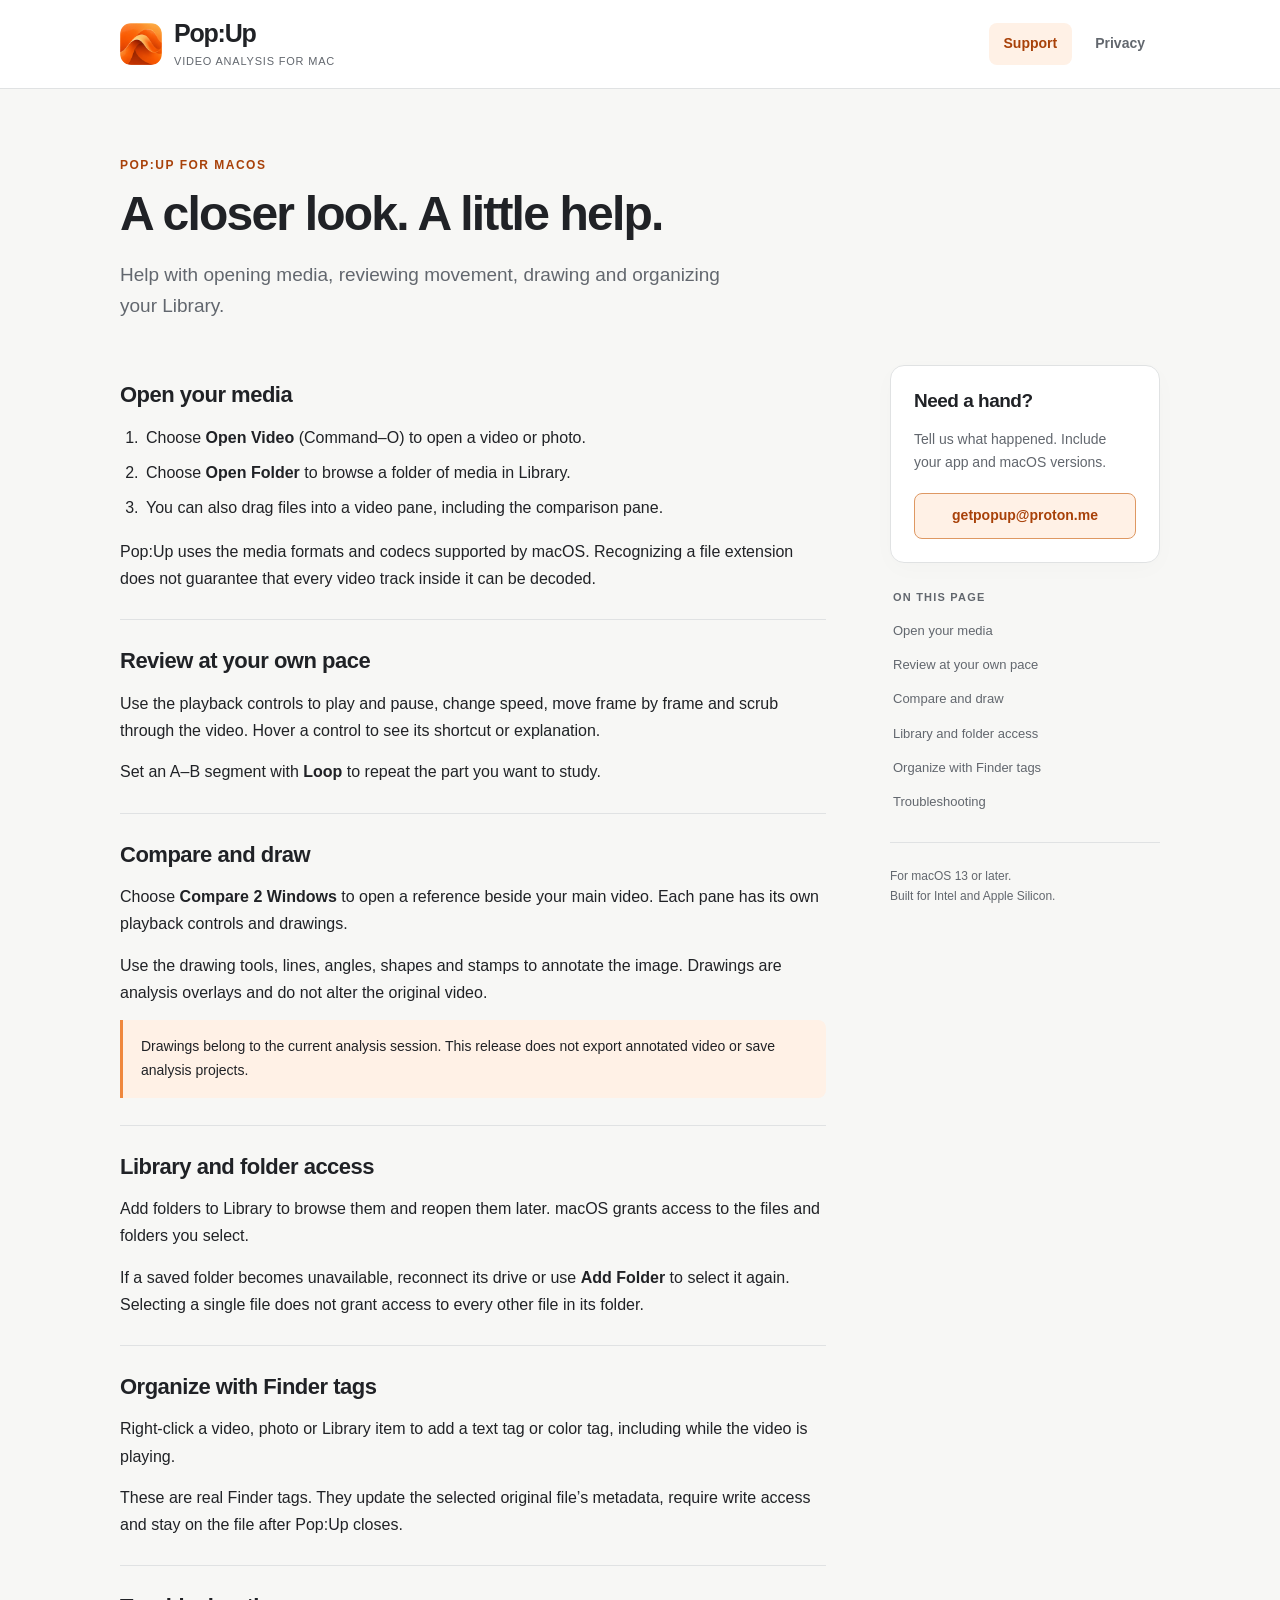
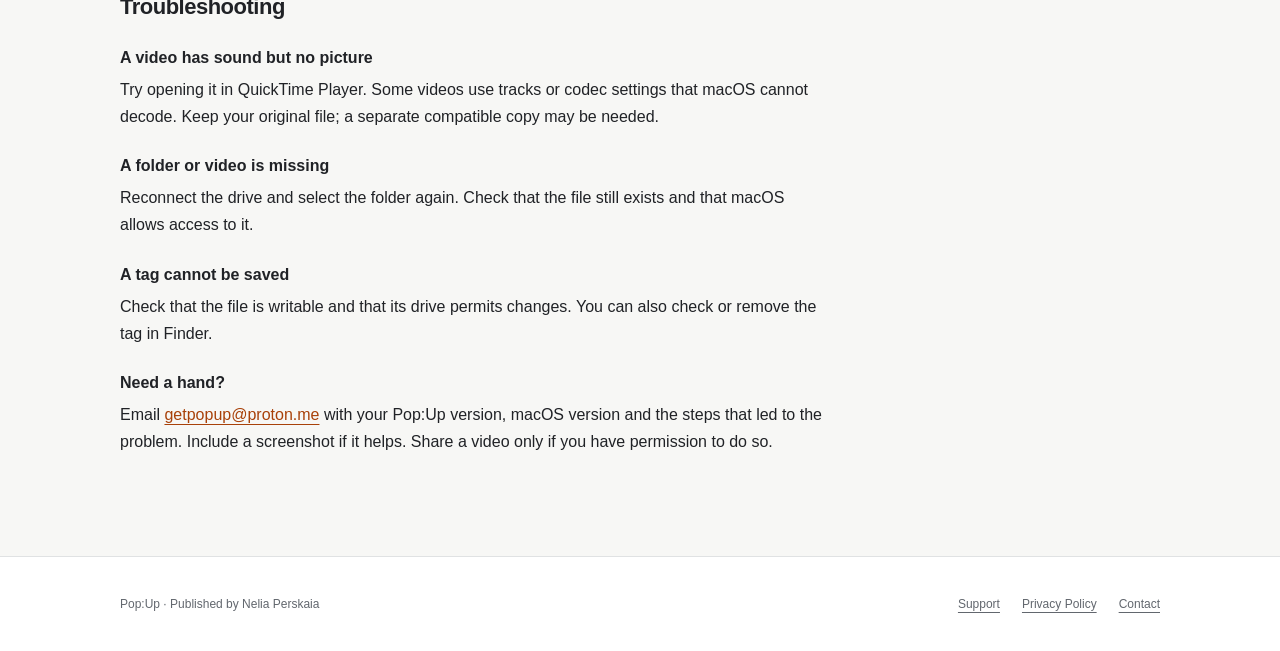
==== index.html @ 53112a45 "Add Pop:Up support page" ====
<!doctype html>
<html lang="en">
<head>
  <meta charset="utf-8">
  <meta name="viewport" content="width=device-width, initial-scale=1">
  <title>Support · Pop:Up</title>
  <meta name="description" content="Help with opening media, reviewing movement, drawing and organizing your Library.">
  <meta name="theme-color" content="#f7f7f5">
  <link rel="canonical" href="https://popupteam.github.io/popup/">
  <link rel="icon" type="image/png" href="[data-uri]">
  <link rel="stylesheet" href="style.css">
  <meta property="og:title" content="Support · Pop:Up">
  <meta property="og:description" content="Help with opening media, reviewing movement, drawing and organizing your Library.">
  <meta property="og:type" content="website">
  <meta property="og:url" content="https://popupteam.github.io/popup/">

</head>
<body>
  <a class="skip" href="#main">Skip to content</a>
  <header><div class="wrap header-inner">
    <a class="brand" href="./" aria-label="Pop:Up support home"><img src="[data-uri]" alt="" width="42" height="42"><span><span class="wordmark">Pop:Up</span><span class="platform">Video analysis for Mac</span></span></a>
    <nav aria-label="Main navigation"><a href="./" aria-current="page">Support</a><a href="privacy.html">Privacy</a></nav>
  </div></header>
  <main id="main" class="wrap">
    <div class="intro"><p class="eyebrow">Pop:Up for macOS</p><h1>A closer look. A little help.</h1><p class="lead">Help with opening media, reviewing movement, drawing and organizing your Library.</p></div>
    <div class="layout">
      <article aria-label="Support"><section id="getting-started"><h2>Open your media</h2><ol><li>Choose <strong>Open Video</strong> (Command–O) to open a video or photo.</li><li>Choose <strong>Open Folder</strong> to browse a folder of media in Library.</li><li>You can also drag files into a video pane, including the comparison pane.</li></ol><p>Pop:Up uses the media formats and codecs supported by macOS. Recognizing a file extension does not guarantee that every video track inside it can be decoded.</p></section>
<section id="playback"><h2>Review at your own pace</h2><p>Use the playback controls to play and pause, change speed, move frame by frame and scrub through the video. Hover a control to see its shortcut or explanation.</p><p>Set an A–B segment with <strong>Loop</strong> to repeat the part you want to study.</p></section>
<section id="compare-and-draw"><h2>Compare and draw</h2><p>Choose <strong>Compare 2 Windows</strong> to open a reference beside your main video. Each pane has its own playback controls and drawings.</p><p>Use the drawing tools, lines, angles, shapes and stamps to annotate the image. Drawings are analysis overlays and do not alter the original video.</p><p class="notice">Drawings belong to the current analysis session. This release does not export annotated video or save analysis projects.</p></section>
<section id="library"><h2>Library and folder access</h2><p>Add folders to Library to browse them and reopen them later. macOS grants access to the files and folders you select.</p><p>If a saved folder becomes unavailable, reconnect its drive or use <strong>Add Folder</strong> to select it again. Selecting a single file does not grant access to every other file in its folder.</p></section>
<section id="finder-tags"><h2>Organize with Finder tags</h2><p>Right-click a video, photo or Library item to add a text tag or color tag, including while the video is playing.</p><p>These are real Finder tags. They update the selected original file’s metadata, require write access and stay on the file after Pop:Up closes.</p></section>
<section id="troubleshooting"><h2>Troubleshooting</h2><h3>A video has sound but no picture</h3><p>Try opening it in QuickTime Player. Some videos use tracks or codec settings that macOS cannot decode. Keep your original file; a separate compatible copy may be needed.</p><h3>A folder or video is missing</h3><p>Reconnect the drive and select the folder again. Check that the file still exists and that macOS allows access to it.</p><h3>A tag cannot be saved</h3><p>Check that the file is writable and that its drive permits changes. You can also check or remove the tag in Finder.</p><h3>Need a hand?</h3><p>Email <a href="mailto:getpopup@proton.me?subject=Pop%3AUp%20support">getpopup@proton.me</a> with your Pop:Up version, macOS version and the steps that led to the problem. Include a screenshot if it helps. Share a video only if you have permission to do so.</p></section></article>
      <aside class="side" aria-label="Contact and page contents">
        <div class="contact-card"><div><h2>Need a hand?</h2><p>Tell us what happened. Include your app and macOS versions.</p></div><a class="email-button" href="mailto:getpopup@proton.me?subject=Pop%3AUp%20support">getpopup@proton.me</a></div>
        <div class="contents"><h2>On this page</h2><ul><li><a href="#getting-started">Open your media</a></li><li><a href="#playback">Review at your own pace</a></li><li><a href="#compare-and-draw">Compare and draw</a></li><li><a href="#library">Library and folder access</a></li><li><a href="#finder-tags">Organize with Finder tags</a></li><li><a href="#troubleshooting">Troubleshooting</a></li></ul></div>
        <p class="compatibility">For macOS 13 or later.<br>Built for Intel and Apple Silicon.</p>
      </aside>
    </div>
  </main>
  <footer><div class="wrap footer-inner"><p>Pop:Up · Published by Nelia Perskaia</p><div class="footer-links"><a href="./">Support</a><a href="privacy.html">Privacy Policy</a><a href="mailto:getpopup@proton.me">Contact</a></div></div></footer>
</body>
</html>
---- style.css ----
:root{color-scheme:light;--bg:#f7f7f5;--paper:#fff;--ink:#202226;--muted:#62676e;--line:#e0e2e3;--accent:#a84109;--soft:#fff1e6;--focus:#135fc1;font-family:-apple-system,BlinkMacSystemFont,"Segoe UI",sans-serif}
*{box-sizing:border-box}
html{scroll-behavior:smooth;scroll-padding-top:110px}
body{margin:0;background:var(--bg);color:var(--ink);font-size:16px;line-height:1.7;-webkit-font-smoothing:antialiased}
a{color:var(--accent);text-underline-offset:4px}
a:hover{text-decoration-thickness:2px}
a:focus-visible,summary:focus-visible{outline:3px solid var(--focus);outline-offset:5px;border-radius:3px}
.skip{position:fixed;left:20px;top:-70px;background:var(--paper);padding:10px 16px;z-index:20}
.skip:focus{top:12px}
.wrap{width:min(1040px,calc(100% - 48px));margin-inline:auto}
header{background:var(--paper);border-bottom:1px solid var(--line)}
.header-inner{min-height:88px;display:flex;align-items:center;justify-content:space-between;gap:24px}
.brand{display:flex;align-items:center;gap:12px;text-decoration:none;color:var(--ink)}
.brand img{width:42px;height:42px;border-radius:11px}
.wordmark{font-weight:750;letter-spacing:-1.2px;font-size:25px;line-height:1.1}
.platform{display:block;margin-top:5px;font-size:11px;line-height:1.2;letter-spacing:.8px;color:var(--muted);text-transform:uppercase}
nav{display:flex;align-items:center;gap:8px}
nav a{padding:9px 15px;color:var(--muted);font-size:14px;font-weight:600;text-decoration:none;border-radius:8px}
nav a:hover{background:var(--bg);color:var(--ink)}
nav a[aria-current=page]{background:var(--soft);color:var(--accent)}
.intro{padding:66px 0 34px;max-width:730px}
.eyebrow{margin:0 0 12px;color:var(--accent);font-size:12px;letter-spacing:1.5px;text-transform:uppercase;font-weight:700}
h1{font-size:clamp(34px,5vw,48px);line-height:1.12;letter-spacing:-1.8px;margin:0 0 19px;font-weight:750}
.lead{font-size:19px;line-height:1.6;color:var(--muted);margin:0;max-width:640px}
.updated{color:var(--muted);font-size:13px;margin:18px 0 0}
.layout{display:grid;grid-template-columns:minmax(0,1fr) 270px;gap:64px;align-items:start;padding:10px 0 74px}
article{min-width:0}
section{padding:27px 0;border-bottom:1px solid var(--line);scroll-margin-top:25px}
section:first-child{padding-top:16px}
section:last-child{border-bottom:0}
h2{font-size:22px;line-height:1.3;letter-spacing:-.5px;margin:0 0 14px}
h3{font-size:16px;line-height:1.5;margin:24px 0 6px}
p{margin:0 0 14px}
p:last-child{margin-bottom:0}
ul,ol{padding-left:23px;margin:12px 0 17px}
li{padding-left:3px;margin-bottom:8px}
strong{font-weight:650}
.notice{padding:15px 18px;border-left:3px solid #ef873d;background:var(--soft);border-radius:0 8px 8px 0;font-size:14px}
.side{position:sticky;top:28px}
.contact-card{padding:23px;background:var(--paper);border:1px solid var(--line);border-radius:14px;box-shadow:0 6px 24px #18213105}
.contact-card h2{font-size:19px}
.contact-card p{font-size:14px;color:var(--muted)}
.email-button{display:block;text-align:center;margin:18px 0 0;border:1px solid #de9863;border-radius:8px;padding:10px 8px;background:var(--soft);font-size:14px;font-weight:650;text-decoration:none;color:var(--accent)}
.contents{margin-top:27px;padding:0 3px}
.contents h2{font-size:11px;letter-spacing:1.2px;text-transform:uppercase;color:var(--muted);margin-bottom:10px}
.contents ul{list-style:none;padding:0;margin:0}
.contents li{padding:0;margin:0}
.contents a{display:block;padding:6px 0;font-size:13px;color:var(--muted);text-decoration:none}
.contents a:hover{color:var(--accent);text-decoration:underline}
.compatibility{font-size:12px;color:var(--muted);padding-top:23px;border-top:1px solid var(--line);margin-top:23px}
footer{border-top:1px solid var(--line);background:var(--paper)}
.footer-inner{min-height:94px;display:flex;align-items:center;justify-content:space-between;gap:20px;font-size:12px;color:var(--muted)}
.footer-inner p{margin:0}
.footer-links{display:flex;gap:22px;flex-wrap:wrap}
.footer-links a{color:var(--muted)}
@media(max-width:780px){.layout{grid-template-columns:1fr;gap:20px;padding-bottom:42px}.side{position:static;grid-row:1}.contents,.compatibility{display:none}.contact-card{display:flex;align-items:center;justify-content:space-between;gap:18px;padding:18px 20px}.contact-card h2{margin:0 0 3px;font-size:17px}.contact-card p{margin:0;max-width:330px;font-size:13px}.email-button{margin:0;min-width:185px;padding:10px 13px}.intro{padding:42px 0 28px}.layout{padding-top:0}section{padding:24px 0}}
@media(max-width:480px){.wrap{width:calc(100% - 36px)}.header-inner{min-height:79px;gap:10px}.brand{gap:9px}.brand img{width:35px;height:35px;border-radius:9px}.wordmark{font-size:23px}.platform{font-size:9px}nav{gap:0}nav a{padding:9px 10px;font-size:13px}.intro{padding-top:36px}.lead{font-size:17px}.contact-card{display:block}.email-button{margin-top:14px}.footer-inner{align-items:flex-start;flex-direction:column;justify-content:center;padding:23px 0;gap:12px}h1{letter-spacing:-1.2px}}
@media(prefers-reduced-motion:reduce){html{scroll-behavior:auto}}
@media(prefers-color-scheme:dark){:root{color-scheme:dark;--bg:#131619;--paper:#1a1e22;--ink:#edf0f2;--muted:#a7afb7;--line:#343b41;--accent:#ffb16b;--soft:#30251b;--focus:#82b8ff}.notice{border-left-color:#d77f37}.email-button{border-color:#8a5e36}}
@media print{header,.side,.skip{display:none}.wrap{width:100%;max-width:none}.layout{display:block;padding-bottom:0}.intro{padding:0 0 20px}:root{--bg:#fff;--paper:#fff;--ink:#111;--muted:#444;--line:#bbb;--accent:#111;--soft:#fff}body{font-size:11pt}h1{font-size:26pt}h2{font-size:15pt}section{break-inside:avoid}footer{margin-top:20px}.footer-inner{min-height:0;padding-top:12px}.footer-links{display:none}}
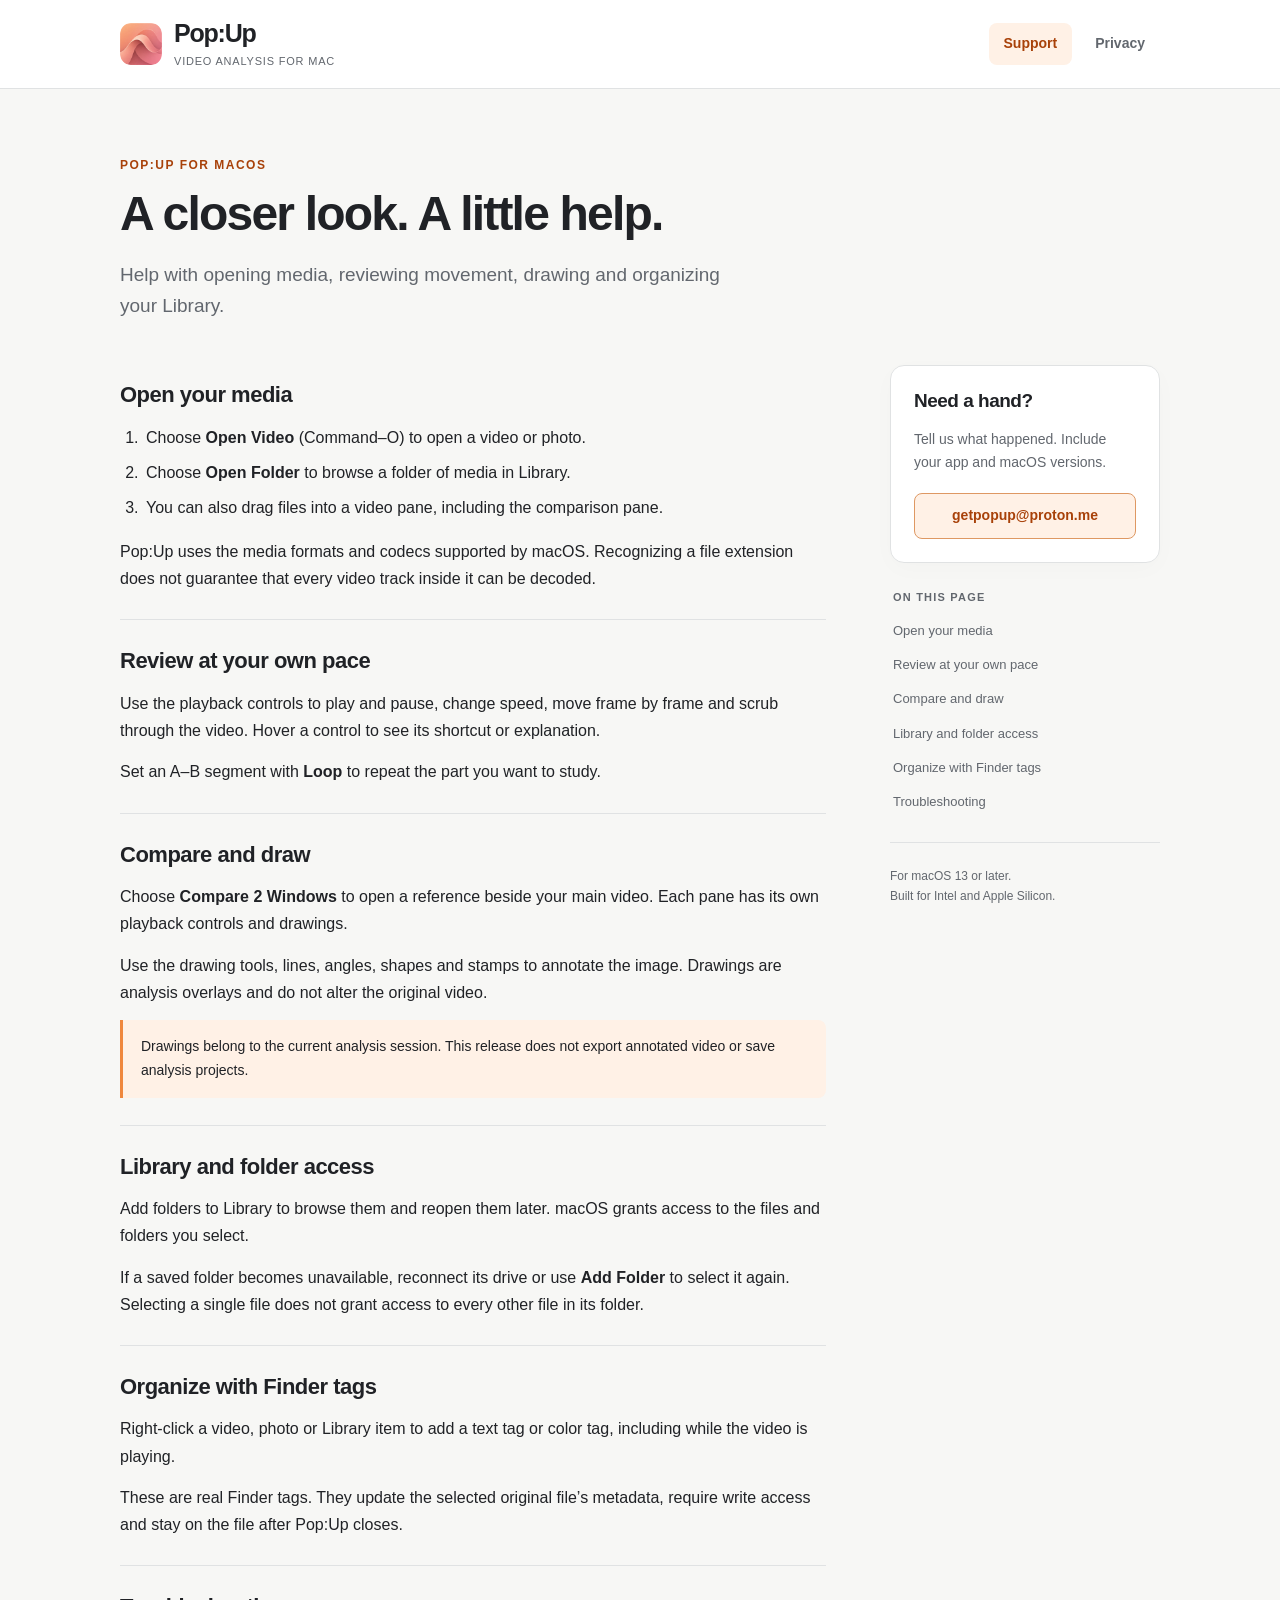
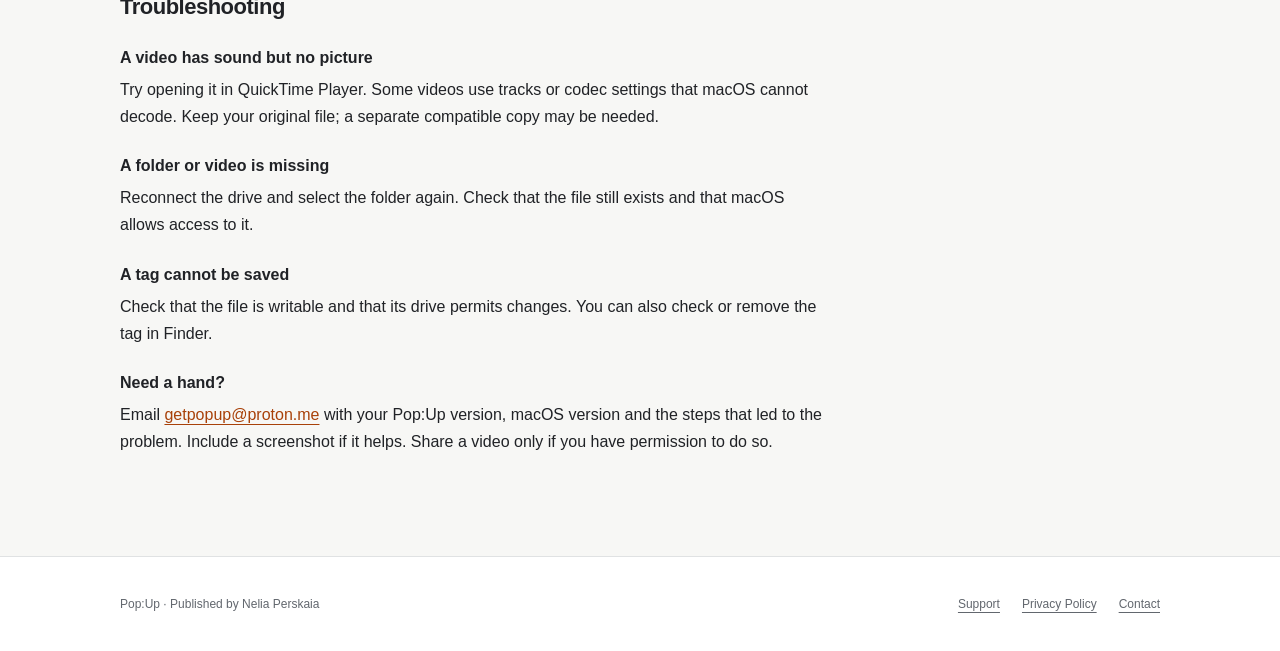
==== commit 004b2fc3: "Apply approved Apricot-Rose Pop:Up icon" ====
--- a/index.html
+++ b/index.html
@@ -7,7 +7,7 @@
   <meta name="description" content="Help with opening media, reviewing movement, drawing and organizing your Library.">
   <meta name="theme-color" content="#f7f7f5">
   <link rel="canonical" href="https://popupteam.github.io/popup/">
-  <link rel="icon" type="image/png" href="[data-uri]">
+  <link rel="icon" type="image/png" href="[data-uri]">
   <link rel="stylesheet" href="style.css">
   <meta property="og:title" content="Support · Pop:Up">
   <meta property="og:description" content="Help with opening media, reviewing movement, drawing and organizing your Library.">
@@ -18,7 +18,7 @@
 <body>
   <a class="skip" href="#main">Skip to content</a>
   <header><div class="wrap header-inner">
-    <a class="brand" href="./" aria-label="Pop:Up support home"><img src="[data-uri]